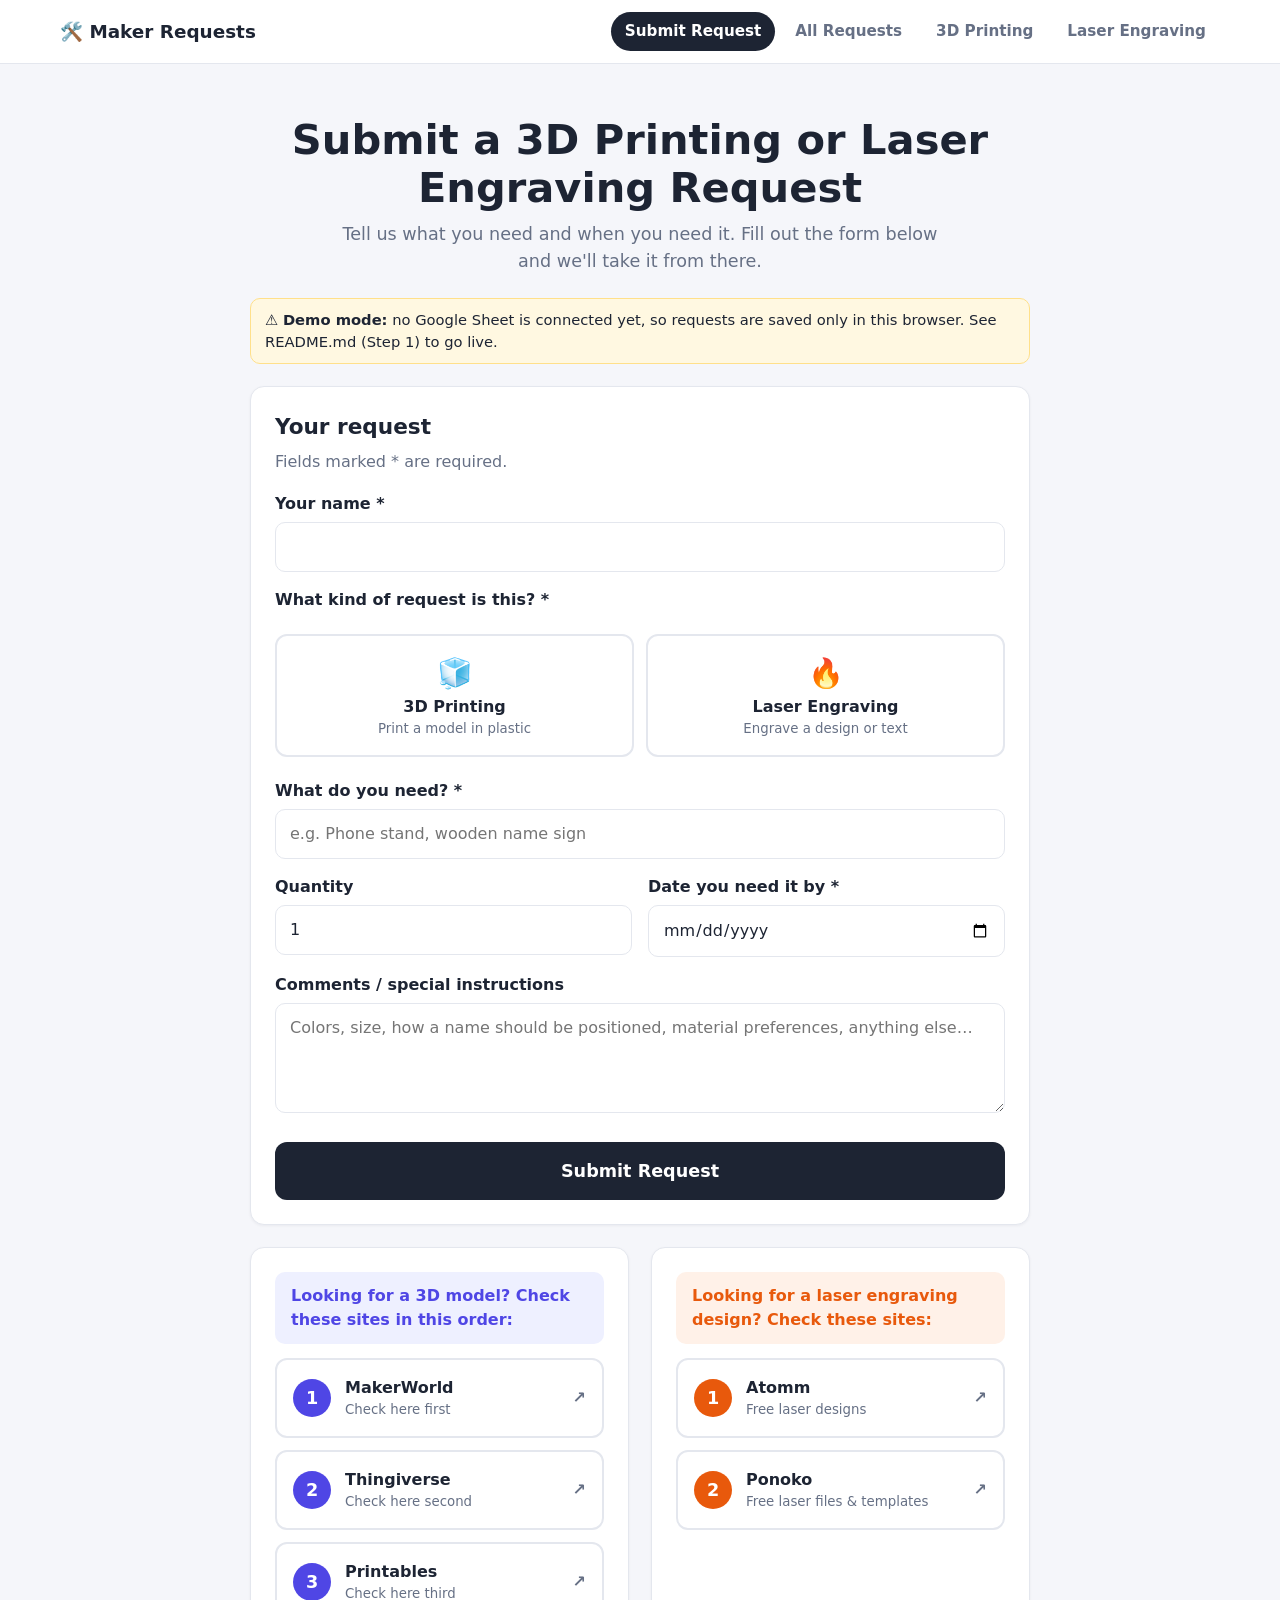
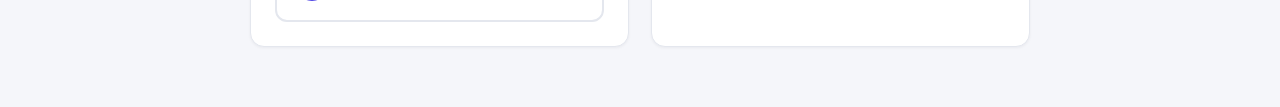
==== index.html @ 920da201 "Rename First Chat with Claude (1).html to index.html" ====
<!DOCTYPE html><html lang="en"><head><meta charset="utf-8">
<meta name="viewport" content="width=device-width,initial-scale=1"><title>Submit a 3D Printing or Laser Engraving Request</title>
<link rel="stylesheet" href="style.css"></head><body>
<header class="top" id="nav"></header>
<main class="narrow">
<section class="hero"><h1>Submit a 3D Printing or Laser Engraving Request</h1>
<p>Tell us what you need and when you need it. Fill out the form below and we'll take it from there.</p></section>
<div id="demo"></div>

<section class="card" id="formCard">
<h2>Your request</h2><p class="sub">Fields marked * are required.</p>
<form id="reqForm" novalidate>
<label for="name">Your name *</label><input id="name" autocomplete="name" required><div class="err">Please enter your name.</div>
<label>What kind of request is this? *</label>
<div class="types">
<label class="type"><input type="radio" name="type" value="3D Printing"><div class="d3"><span>🧊</span>3D Printing<small>Print a model in plastic</small></div></label>
<label class="type"><input type="radio" name="type" value="Laser Engraving"><div class="ls"><span>🔥</span>Laser Engraving<small>Engrave a design or text</small></div></label>
</div><div class="err" id="typeErr">Please choose 3D Printing or Laser Engraving.</div>

<label for="need">What do you need? *</label><input id="need" placeholder="e.g. Phone stand, wooden name sign" required><div class="err">Please describe what you need.</div>

<div class="panel" id="p3d">
<label for="link3d">Link to the model *</label><input id="link3d" type="url" placeholder="https://...">
<div class="err">Please paste a link starting with http:// or https://</div>
<div class="hint">Use a link from <a href="#sites3d">MakerWorld, Thingiverse or Printables</a> (see below).</div>
<label for="colors">Colors wanted <small>(optional)</small></label><input id="colors" placeholder="e.g. Blue and white">
</div>

<div class="panel" id="plaser">
<label for="etext">Text to engrave <small>(if any)</small></label><input id="etext" placeholder="e.g. Sarah M.">
<label for="linkL">Design / file link <small>(optional)</small></label><input id="linkL" type="url" placeholder="https://...">
<div class="err">Please paste a link starting with http:// or https://</div>
<div class="hint">No design? No problem — just type the text above. Ideas: <a href="#sitesL">design sites below</a>.</div>
<div class="err" id="laserErr">Please enter text to engrave or a design link.</div>
</div>

<div class="row"><div><label for="qty">Quantity</label><input id="qty" type="number" min="1" value="1"></div>
<div><label for="due">Date you need it by *</label><input id="due" type="date" required><div class="err">Please choose a date.</div></div></div>

<label for="comments">Comments / special instructions</label>
<textarea id="comments" placeholder="Colors, size, how a name should be positioned, material preferences, anything else…"></textarea>
<input class="hp" id="website" tabindex="-1" autocomplete="off" aria-hidden="true">
<button class="btn big" id="go" type="submit">Submit Request</button>
<div class="err" id="fail" style="text-align:center"></div>
</form>
<div class="done" id="done"><div class="tick">✓</div><h2>Request received!</h2>
<p>Thank you, <b id="dName"></b>. Your request number is</p><div class="num">#<span id="dNum"></span></div>
<p class="sub">Please keep this number for your records.</p><button class="btn" onclick="location.reload()">Submit another request</button></div>
</section>

<div class="two">
<section class="card" id="sites3d"><div class="callout t3">Looking for a 3D model? Check these sites in this order:</div>
<div class="sites">
<a class="site c3" href="https://makerworld.com/en" target="_blank" rel="noopener"><span class="n">1</span><div>MakerWorld<small>Check here first</small></div><span class="go">↗</span></a>
<a class="site c3" href="https://www.thingiverse.com/" target="_blank" rel="noopener"><span class="n">2</span><div>Thingiverse<small>Check here second</small></div><span class="go">↗</span></a>
<a class="site c3" href="https://www.printables.com/" target="_blank" rel="noopener"><span class="n">3</span><div>Printables<small>Check here third</small></div><span class="go">↗</span></a>
</div></section>
<section class="card" id="sitesL"><div class="callout tl">Looking for a laser engraving design? Check these sites:</div>
<div class="sites">
<a class="site cl" href="https://www.atomm.com/" target="_blank" rel="noopener"><span class="n">1</span><div>Atomm<small>Free laser designs</small></div><span class="go">↗</span></a>
<a class="site cl" href="https://www.ponoko.com/free-laser-cutting-files-templates" target="_blank" rel="noopener"><span class="n">2</span><div>Ponoko<small>Free laser files &amp; templates</small></div><span class="go">↗</span></a>
</div></section></div>
</main>
<script src="config.js"></script><script src="app.js"></script></body></html>
---- style.css ----
:root{--bg:#f5f6fa;--card:#fff;--text:#1d2433;--muted:#667085;--line:#e4e7ee;--p3d:#4f46e5;--p3d-bg:#eef0ff;--laser:#e8590c;--laser-bg:#fff1e8;--ok:#12a150;--r:14px}
*{box-sizing:border-box}html{scroll-behavior:smooth}
body{margin:0;font:16px/1.5 system-ui,-apple-system,"Segoe UI",Roboto,sans-serif;background:var(--bg);color:var(--text)}
a{color:inherit}
header.top{background:#fff;border-bottom:1px solid var(--line);position:sticky;top:0;z-index:10}
.bar{max-width:1200px;margin:auto;padding:12px 20px;display:flex;flex-wrap:wrap;gap:12px;align-items:center;justify-content:space-between}
.brand{font-weight:800;font-size:1.15rem;text-decoration:none}
nav{display:flex;flex-wrap:wrap;gap:6px}
nav a{text-decoration:none;padding:8px 14px;border-radius:999px;font-weight:600;font-size:.95rem;color:var(--muted)}
nav a:hover{background:var(--bg)}nav a.on{background:var(--text);color:#fff}
main{max-width:1200px;margin:auto;padding:24px 20px 60px}
.narrow{max-width:820px}
.hero{text-align:center;padding:28px 0 8px}.hero h1{font-size:clamp(1.8rem,5vw,2.6rem);margin:0 0 10px;line-height:1.15}
.hero p{color:var(--muted);font-size:1.1rem;margin:0 auto;max-width:600px}
.card{background:var(--card);border:1px solid var(--line);border-radius:var(--r);padding:24px;margin-top:22px;box-shadow:0 1px 3px rgba(16,24,40,.05)}
h2{margin:0 0 6px;font-size:1.35rem}.sub{color:var(--muted);margin:0 0 18px}
label{display:block;font-weight:600;margin:16px 0 6px}label small{font-weight:400;color:var(--muted)}
input,select,textarea{width:100%;padding:12px 14px;font:inherit;border:1.5px solid var(--line);border-radius:10px;background:#fff;color:var(--text)}
input:focus,select:focus,textarea:focus{outline:3px solid #c7d2fe;border-color:var(--p3d)}
textarea{min-height:110px;resize:vertical}
.row{display:grid;grid-template-columns:1fr 1fr;gap:0 16px}
.hint{color:var(--muted);font-size:.9rem;margin-top:4px}
.types{display:grid;grid-template-columns:1fr 1fr;gap:12px}
.type{position:relative}.type input{position:absolute;opacity:0;inset:0;cursor:pointer;height:100%}
.type div{border:2px solid var(--line);border-radius:12px;padding:16px;text-align:center;font-weight:700;background:#fff}
.type span{display:block;font-size:1.8rem}.type small{display:block;font-weight:400;color:var(--muted)}
.type input:checked+div.d3{border-color:var(--p3d);background:var(--p3d-bg)}
.type input:checked+div.ls{border-color:var(--laser);background:var(--laser-bg)}
.type input:focus-visible+div{outline:3px solid #c7d2fe}
.panel{display:none;border-radius:12px;padding:4px 18px 18px;margin-top:16px}
.panel.show{display:block}#p3d{background:var(--p3d-bg)}#plaser{background:var(--laser-bg)}
.btn{display:inline-block;border:0;cursor:pointer;background:var(--text);color:#fff;font:inherit;font-weight:700;padding:14px 26px;border-radius:12px;text-decoration:none}
.btn.big{width:100%;font-size:1.1rem;margin-top:22px;padding:16px}.btn:hover{opacity:.9}.btn:disabled{opacity:.5}
.btn.ghost{background:#fff;color:var(--text);border:1.5px solid var(--line)}
.err{color:#b42318;font-size:.9rem;margin-top:4px;display:none}.bad+.err,.bad ~ .err{display:block}.bad{border-color:#b42318!important}
.hp{position:absolute;left:-9999px}
.sites{display:grid;gap:12px}
.site{display:flex;align-items:center;gap:14px;padding:16px;border-radius:12px;text-decoration:none;border:2px solid var(--line);background:#fff;font-weight:700}
.site:hover{transform:translateY(-1px);box-shadow:0 4px 12px rgba(16,24,40,.1)}
.site .n{width:38px;height:38px;border-radius:50%;display:grid;place-items:center;color:#fff;flex:none;font-size:1.1rem}
.site small{display:block;font-weight:400;color:var(--muted)}.site .go{margin-left:auto;color:var(--muted)}
.c3 .n{background:var(--p3d)}.c3:hover{border-color:var(--p3d)}.cl .n{background:var(--laser)}.cl:hover{border-color:var(--laser)}
.callout{padding:12px 16px;border-radius:10px;font-weight:700;margin-bottom:14px}
.two{display:grid;grid-template-columns:1fr 1fr;gap:22px}.two .card{margin-top:22px}
.done{text-align:center;display:none}.done .tick{width:70px;height:70px;border-radius:50%;background:var(--ok);color:#fff;font-size:2.2rem;display:grid;place-items:center;margin:0 auto 12px}
.done .num{font-size:2rem;font-weight:800}
.banner{background:#fff8e1;border:1px solid #ffe08a;padding:10px 14px;border-radius:10px;margin-top:16px;font-size:.92rem}
.stats{display:grid;grid-template-columns:repeat(4,1fr);gap:12px;margin:14px 0}
.stat{background:#fff;border:1px solid var(--line);border-radius:12px;padding:14px}.stat b{font-size:1.7rem;display:block}.stat span{color:var(--muted);font-size:.9rem}
.tools{display:flex;flex-wrap:wrap;gap:10px;margin:8px 0 14px}.tools input{flex:2;min-width:180px}.tools select{flex:1;min-width:140px}
.wrap{overflow:auto;background:#fff;border:1px solid var(--line);border-radius:12px}
table{border-collapse:collapse;width:100%;font-size:.93rem}
th{position:sticky;top:0;background:#f8f9fc;text-align:left;padding:11px 12px;border-bottom:1px solid var(--line);white-space:nowrap;cursor:pointer;user-select:none}
th:hover{background:#eef0f6}td{padding:10px 12px;border-bottom:1px solid var(--line);vertical-align:top}
tr:hover td{background:#fafbff}td.c{min-width:220px;max-width:340px;white-space:pre-wrap}
.pill{display:inline-block;padding:2px 10px;border-radius:999px;font-size:.8rem;font-weight:700;white-space:nowrap}
.t3{background:var(--p3d-bg);color:var(--p3d)}.tl{background:var(--laser-bg);color:var(--laser)}
.soon{background:#fff4d6;color:#8a5a00}.late{background:#fde4e1;color:#b42318}
select.st{width:auto;padding:6px 8px;font-weight:700;border-radius:8px}
.s-New{background:#e0efff;color:#175cd3}.s-In\ Progress{background:#fff4d6;color:#8a5a00}.s-Completed{background:#dcf5e5;color:#087443}.s-Cancelled{background:#eee;color:#555}
.empty{padding:40px;text-align:center;color:var(--muted)}
.login{max-width:380px;margin:60px auto;text-align:center}
@media(max-width:720px){.row,.two,.types{grid-template-columns:1fr}.stats{grid-template-columns:1fr 1fr}.card{padding:18px}}
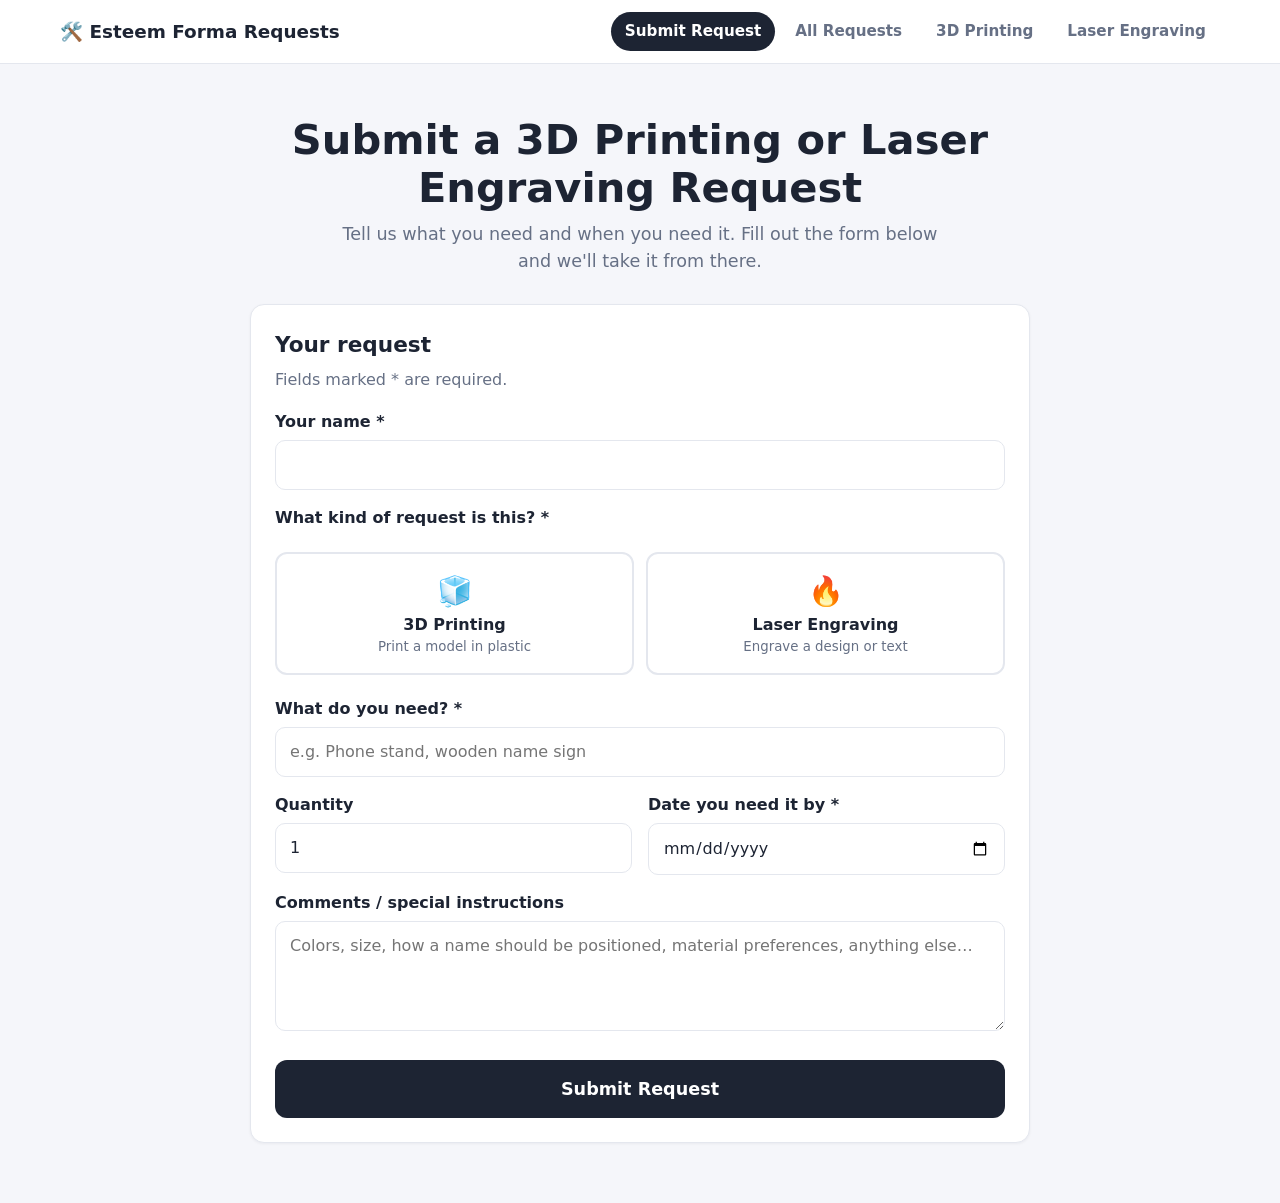
==== commit 1bf10327: "Add files via upload" ====
--- a/index.html
+++ b/index.html
@@ -20,17 +20,28 @@
 <label for="need">What do you need? *</label><input id="need" placeholder="e.g. Phone stand, wooden name sign" required><div class="err">Please describe what you need.</div>
 
 <div class="panel" id="p3d">
+<div class="callout t3">Looking for a 3D model? Check these sites in this order:</div>
+<div class="sites">
+<a class="site c3" href="https://makerworld.com/en" target="_blank" rel="noopener"><span class="n">1</span><div>MakerWorld<small>Check here first</small></div><span class="go">↗</span></a>
+<a class="site c3" href="https://www.thingiverse.com/" target="_blank" rel="noopener"><span class="n">2</span><div>Thingiverse<small>Check here second</small></div><span class="go">↗</span></a>
+<a class="site c3" href="https://www.printables.com/" target="_blank" rel="noopener"><span class="n">3</span><div>Printables<small>Check here third</small></div><span class="go">↗</span></a>
+</div>
 <label for="link3d">Link to the model *</label><input id="link3d" type="url" placeholder="https://...">
 <div class="err">Please paste a link starting with http:// or https://</div>
-<div class="hint">Use a link from <a href="#sites3d">MakerWorld, Thingiverse or Printables</a> (see below).</div>
+<div class="hint">Paste the link from one of the sites above.</div>
 <label for="colors">Colors wanted <small>(optional)</small></label><input id="colors" placeholder="e.g. Blue and white">
 </div>
 
 <div class="panel" id="plaser">
+<div class="callout tl">Looking for a laser engraving design? Check these sites:</div>
+<div class="sites">
+<a class="site cl" href="https://www.atomm.com/" target="_blank" rel="noopener"><span class="n">1</span><div>Atomm<small>Free laser designs</small></div><span class="go">↗</span></a>
+<a class="site cl" href="https://www.ponoko.com/free-laser-cutting-files-templates" target="_blank" rel="noopener"><span class="n">2</span><div>Ponoko<small>Free laser files &amp; templates</small></div><span class="go">↗</span></a>
+</div>
 <label for="etext">Text to engrave <small>(if any)</small></label><input id="etext" placeholder="e.g. Sarah M.">
 <label for="linkL">Design / file link <small>(optional)</small></label><input id="linkL" type="url" placeholder="https://...">
 <div class="err">Please paste a link starting with http:// or https://</div>
-<div class="hint">No design? No problem — just type the text above. Ideas: <a href="#sitesL">design sites below</a>.</div>
+<div class="hint">No design? No problem — just type the text you want engraved.</div>
 <div class="err" id="laserErr">Please enter text to engrave or a design link.</div>
 </div>
 
@@ -48,17 +59,5 @@
 <p class="sub">Please keep this number for your records.</p><button class="btn" onclick="location.reload()">Submit another request</button></div>
 </section>
 
-<div class="two">
-<section class="card" id="sites3d"><div class="callout t3">Looking for a 3D model? Check these sites in this order:</div>
-<div class="sites">
-<a class="site c3" href="https://makerworld.com/en" target="_blank" rel="noopener"><span class="n">1</span><div>MakerWorld<small>Check here first</small></div><span class="go">↗</span></a>
-<a class="site c3" href="https://www.thingiverse.com/" target="_blank" rel="noopener"><span class="n">2</span><div>Thingiverse<small>Check here second</small></div><span class="go">↗</span></a>
-<a class="site c3" href="https://www.printables.com/" target="_blank" rel="noopener"><span class="n">3</span><div>Printables<small>Check here third</small></div><span class="go">↗</span></a>
-</div></section>
-<section class="card" id="sitesL"><div class="callout tl">Looking for a laser engraving design? Check these sites:</div>
-<div class="sites">
-<a class="site cl" href="https://www.atomm.com/" target="_blank" rel="noopener"><span class="n">1</span><div>Atomm<small>Free laser designs</small></div><span class="go">↗</span></a>
-<a class="site cl" href="https://www.ponoko.com/free-laser-cutting-files-templates" target="_blank" rel="noopener"><span class="n">2</span><div>Ponoko<small>Free laser files &amp; templates</small></div><span class="go">↗</span></a>
-</div></section></div>
 </main>
 <script src="config.js"></script><script src="app.js"></script></body></html>
--- a/style.css
+++ b/style.css
@@ -61,3 +61,5 @@
 .empty{padding:40px;text-align:center;color:var(--muted)}
 .login{max-width:380px;margin:60px auto;text-align:center}
 @media(max-width:720px){.row,.two,.types{grid-template-columns:1fr}.stats{grid-template-columns:1fr 1fr}.card{padding:18px}}
+
+.panel .callout{background:#fff;margin-top:16px}.panel .sites{margin-bottom:4px}
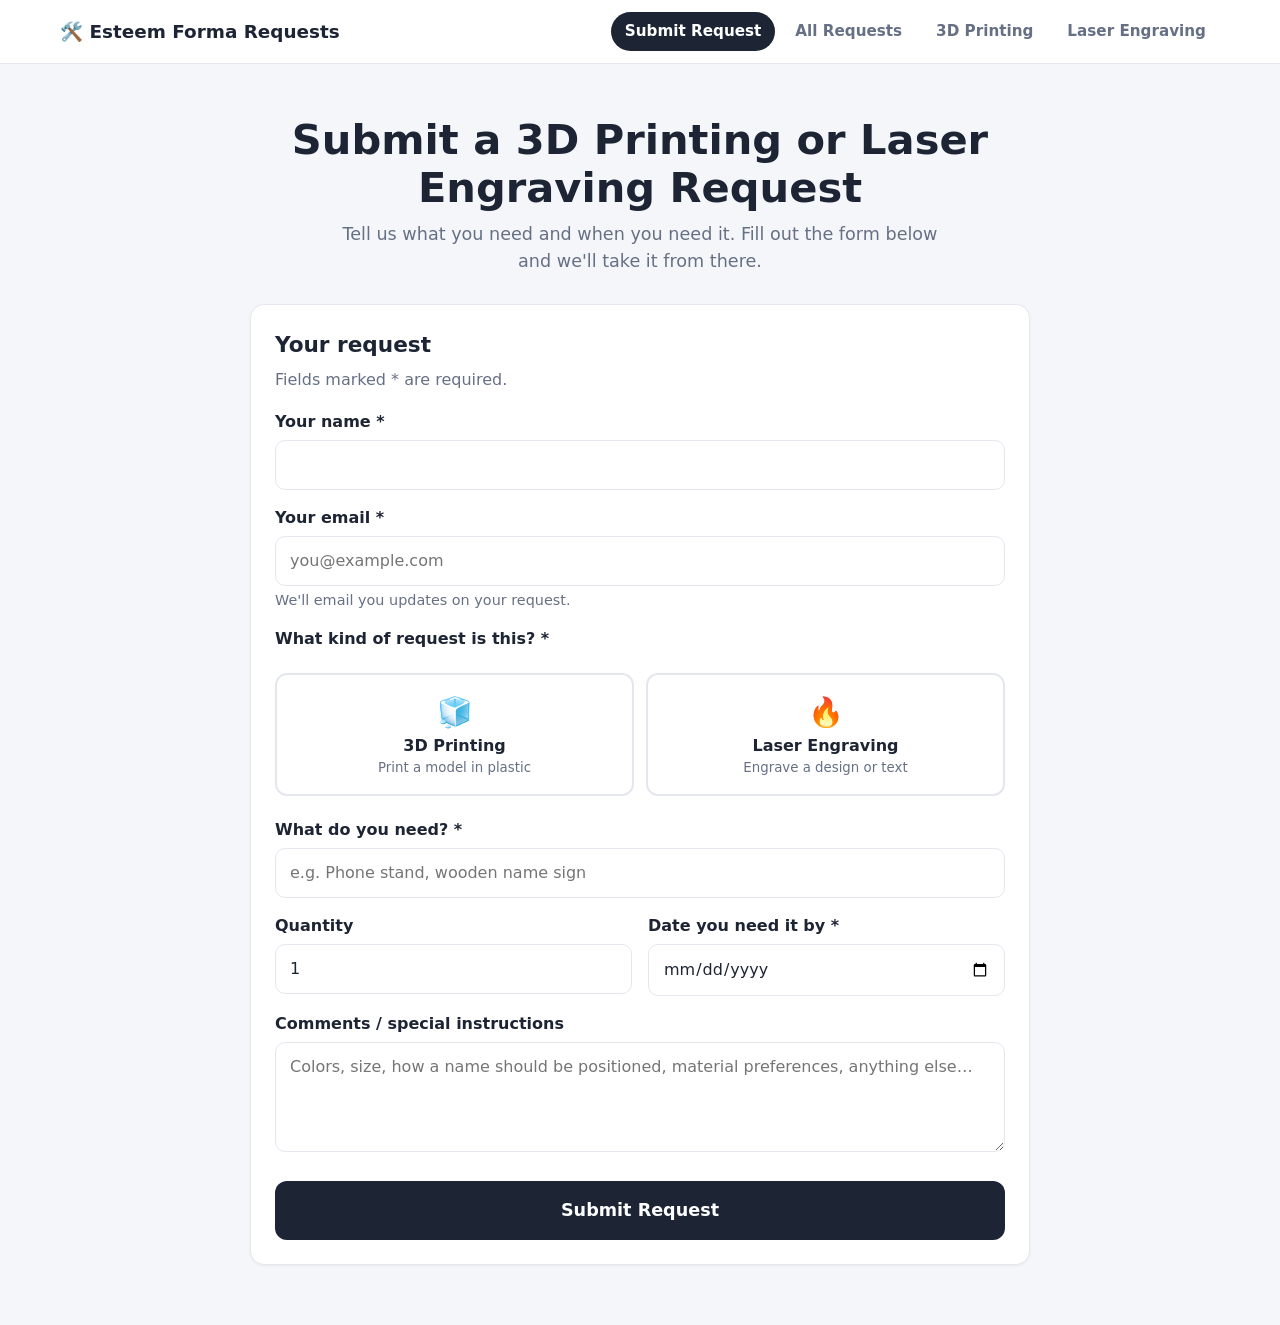
==== commit 7e75dc53: "Add files via upload" ====
--- a/index.html
+++ b/index.html
@@ -11,6 +11,7 @@
 <h2>Your request</h2><p class="sub">Fields marked * are required.</p>
 <form id="reqForm" novalidate>
 <label for="name">Your name *</label><input id="name" autocomplete="name" required><div class="err">Please enter your name.</div>
+<label for="email">Your email *</label><input id="email" type="email" autocomplete="email" placeholder="you@example.com"><div class="err">Please enter a valid email address.</div><div class="hint">We'll email you updates on your request.</div>
 <label>What kind of request is this? *</label>
 <div class="types">
 <label class="type"><input type="radio" name="type" value="3D Printing"><div class="d3"><span>🧊</span>3D Printing<small>Print a model in plastic</small></div></label>
